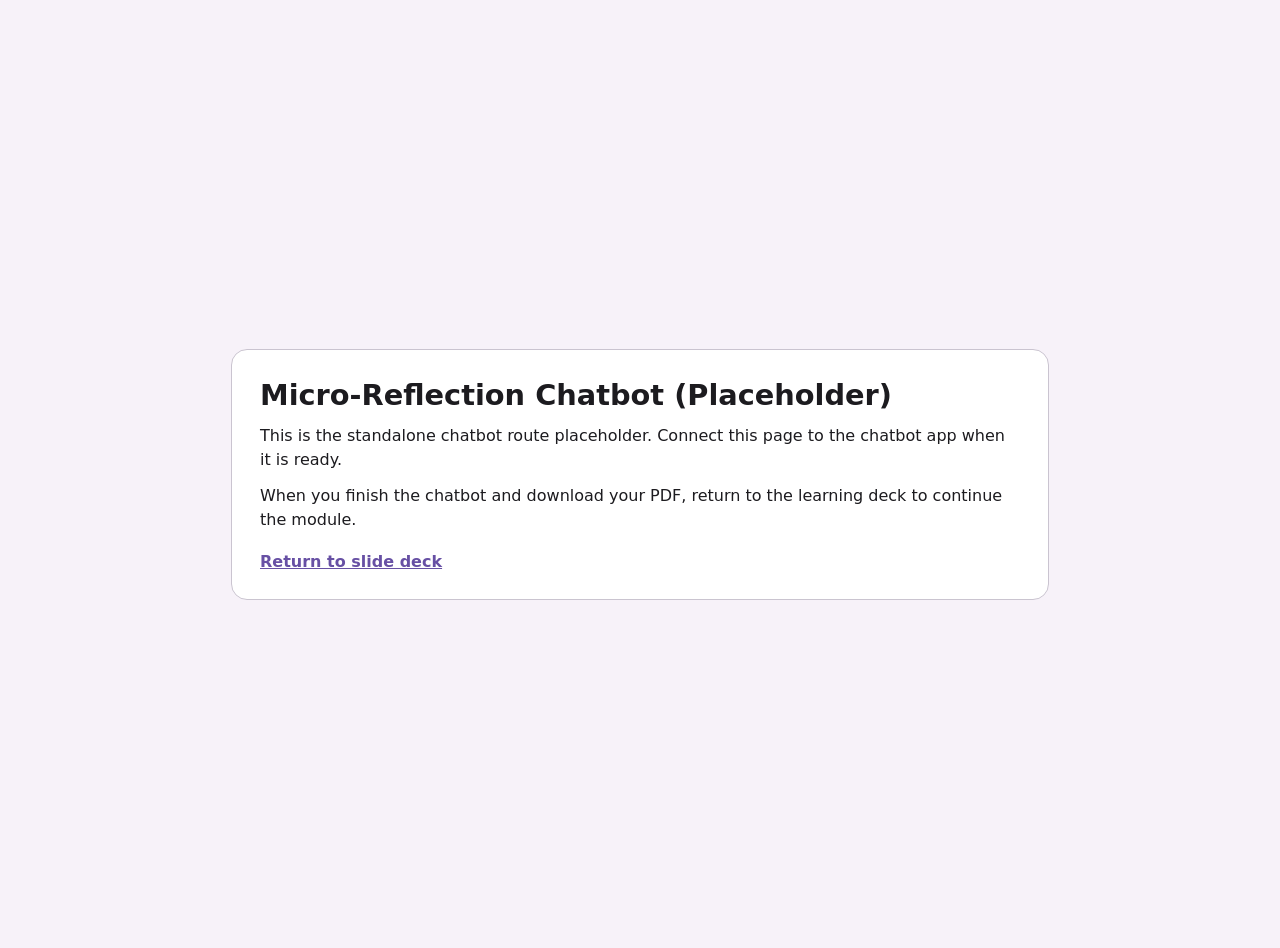
==== chatbot.html @ 4829a303 "Add transition CTA to standalone chatbot page" ====
<!doctype html>
<html lang="en">
  <head>
    <meta charset="UTF-8" />
    <meta name="viewport" content="width=device-width, initial-scale=1.0" />
    <title>Micro-Reflection Chatbot</title>
    <style>
      :root {
        color-scheme: light;
        font-family: "DM Sans", system-ui, -apple-system, sans-serif;
      }

      body {
        margin: 0;
        min-height: 100vh;
        display: grid;
        place-items: center;
        background: #f7f2f9;
        color: #1c1b1f;
        padding: 24px;
      }

      main {
        width: min(760px, 100%);
        background: #fff;
        border: 1px solid #cac4d0;
        border-radius: 16px;
        padding: 28px;
      }

      h1 {
        margin: 0 0 12px;
        font-size: 1.8rem;
      }

      p {
        margin: 0 0 12px;
        line-height: 1.5;
      }

      a {
        display: inline-block;
        margin-top: 8px;
        font-weight: 700;
        color: #6750a4;
      }
    </style>
  </head>
  <body>
    <main>
      <h1>Micro-Reflection Chatbot (Placeholder)</h1>
      <p>
        This is the standalone chatbot route placeholder. Connect this page to the chatbot app when it is ready.
      </p>
      <p>When you finish the chatbot and download your PDF, return to the learning deck to continue the module.</p>
      <a href="index.html">Return to slide deck</a>
    </main>
  </body>
</html>
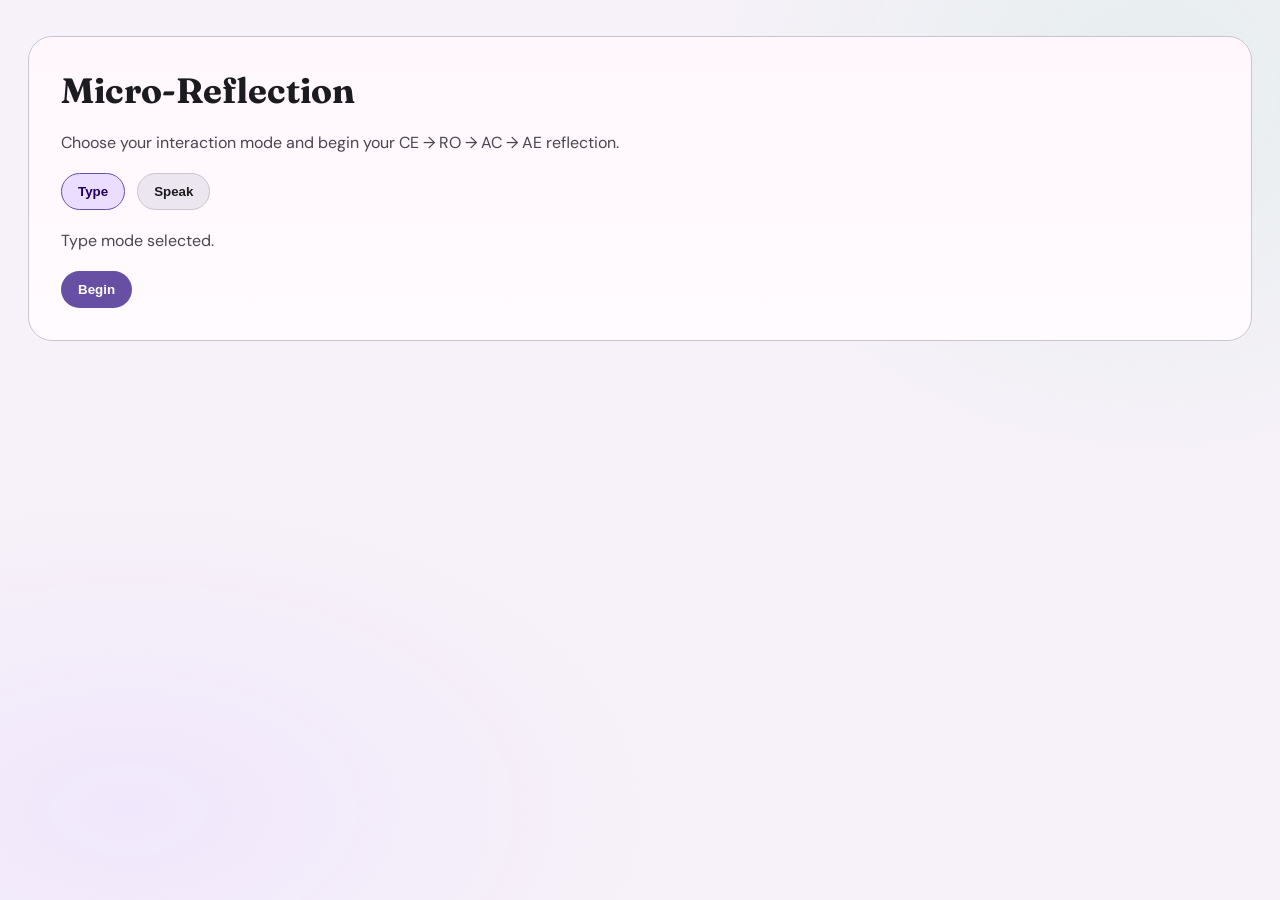
==== commit 725db6e4: "Build standalone micro-reflection chatbot flow" ====
--- a/chatbot.html
+++ b/chatbot.html
@@ -4,56 +4,185 @@
     <meta charset="UTF-8" />
     <meta name="viewport" content="width=device-width, initial-scale=1.0" />
     <title>Micro-Reflection Chatbot</title>
+    <link rel="preconnect" href="https://fonts.googleapis.com" />
+    <link rel="preconnect" href="https://fonts.gstatic.com" crossorigin />
+    <link
+      href="https://fonts.googleapis.com/css2?family=DM+Sans:wght@400;500;700&family=Fraunces:opsz,wght@9..144,500;9..144,700&display=swap"
+      rel="stylesheet"
+    />
+    <link rel="stylesheet" href="styles.css" />
     <style>
-      :root {
-        color-scheme: light;
-        font-family: "DM Sans", system-ui, -apple-system, sans-serif;
+      .chatbot-main {
+        width: min(960px, 100%);
+        margin: 0 auto;
       }
 
-      body {
-        margin: 0;
-        min-height: 100vh;
-        display: grid;
-        place-items: center;
-        background: #f7f2f9;
-        color: #1c1b1f;
-        padding: 24px;
+      .chatbot-card {
+        width: 100%;
+        background: linear-gradient(180deg, var(--md-surface-bright) 0%, var(--md-surface) 100%);
+        border-radius: var(--radius-lg);
+        border: 1px solid var(--md-outline-variant);
+        padding: 32px;
+        display: flex;
+        flex-direction: column;
+        gap: 20px;
       }
 
-      main {
-        width: min(760px, 100%);
-        background: #fff;
-        border: 1px solid #cac4d0;
-        border-radius: 16px;
-        padding: 28px;
+      .chatbot-title {
+        font-family: "Fraunces", Georgia, serif;
+        font-size: clamp(1.65rem, 2.8vw, 2.2rem);
       }
 
-      h1 {
-        margin: 0 0 12px;
-        font-size: 1.8rem;
+      .chatbot-subtitle,
+      .chatbot-hint {
+        color: var(--md-on-surface-variant);
       }
 
-      p {
-        margin: 0 0 12px;
-        line-height: 1.5;
+      .mode-options {
+        display: flex;
+        gap: 12px;
+        flex-wrap: wrap;
       }
 
-      a {
-        display: inline-block;
-        margin-top: 8px;
+      .mode-pill {
+        border: 1px solid var(--md-outline-variant);
+        background: var(--md-surface-high);
+        color: var(--md-on-surface);
+        padding: 10px 16px;
+        border-radius: 999px;
+        font-weight: 600;
+        cursor: pointer;
+      }
+
+      .mode-pill.active {
+        background: var(--md-primary-container);
+        color: var(--md-on-primary-container);
+        border-color: var(--md-primary);
+      }
+
+      .phase-row {
+        display: flex;
+        align-items: center;
+        gap: 10px;
+        flex-wrap: wrap;
+      }
+
+      .phase-chip {
+        border-radius: 999px;
+        padding: 8px 12px;
+        font-size: 0.82rem;
         font-weight: 700;
-        color: #6750a4;
+        border: 1px solid var(--md-outline-variant);
+        background: var(--md-surface-high);
+        color: var(--md-on-surface-variant);
+      }
+
+      .phase-chip.active {
+        background: var(--md-primary-container);
+        color: var(--md-on-primary-container);
+        border-color: var(--md-primary);
+      }
+
+      .phase-chip.done {
+        background: var(--md-secondary-container);
+        color: var(--md-on-secondary-container);
+        border-color: var(--md-secondary);
+      }
+
+      .question-box {
+        border: 1px solid var(--md-outline-variant);
+        border-radius: var(--radius-md);
+        padding: 16px;
+        background: var(--md-surface-container);
+      }
+
+      .transcript {
+        display: grid;
+        gap: 10px;
+      }
+
+      .transcript-item {
+        border-left: 4px solid var(--md-primary-dim);
+        padding-left: 10px;
+      }
+
+      textarea {
+        width: 100%;
+        min-height: 120px;
+        border: 1px solid var(--md-outline-variant);
+        border-radius: var(--radius-sm);
+        padding: 12px;
+        font-family: inherit;
+        font-size: 1rem;
+        line-height: 1.5;
+        resize: vertical;
+      }
+
+      .actions {
+        display: flex;
+        gap: 10px;
+        flex-wrap: wrap;
+      }
+
+      .btn {
+        border: 1px solid var(--md-outline-variant);
+        background: var(--md-surface);
+        color: var(--md-on-surface);
+        border-radius: 999px;
+        padding: 10px 16px;
+        font-weight: 700;
+        cursor: pointer;
+        text-decoration: none;
+      }
+
+      .btn.primary {
+        background: var(--md-primary);
+        color: var(--md-on-primary);
+        border-color: transparent;
+      }
+
+      .summary-grid {
+        display: grid;
+        grid-template-columns: repeat(auto-fit, minmax(220px, 1fr));
+        gap: 12px;
+      }
+
+      .summary-card {
+        border: 1px solid var(--md-outline-variant);
+        border-radius: var(--radius-md);
+        padding: 14px;
+        background: var(--md-surface-container);
+      }
+
+      .share-toggle {
+        display: flex;
+        align-items: center;
+        gap: 10px;
+      }
+
+      .sr-only {
+        position: absolute;
+        width: 1px;
+        height: 1px;
+        padding: 0;
+        margin: -1px;
+        overflow: hidden;
+        clip: rect(0, 0, 0, 0);
+        border: 0;
+      }
+
+      @media (max-width: 720px) {
+        .chatbot-card {
+          padding: 22px;
+        }
       }
     </style>
   </head>
   <body>
     <main>
-      <h1>Micro-Reflection Chatbot (Placeholder)</h1>
-      <p>
-        This is the standalone chatbot route placeholder. Connect this page to the chatbot app when it is ready.
-      </p>
-      <p>When you finish the chatbot and download your PDF, return to the learning deck to continue the module.</p>
-      <a href="index.html">Return to slide deck</a>
+      <section class="chatbot-main chatbot-card" id="chatbot-root" aria-live="polite"></section>
     </main>
+
+    <script src="chatbot.js"></script>
   </body>
 </html>
--- a/styles.css
+++ b/styles.css
@@ -0,0 +1,839 @@
+/* ==========================================================================
+   MATERIAL DESIGN 3 — REFINED COLOR TOKENS (Purple, Green, Gold)
+   Mobile-first · GPU-safe · No asymmetric borders
+   ========================================================================== */
+:root {
+  --md-primary: #6750A4;
+  --md-on-primary: #FFFFFF;
+  --md-primary-container: #EADDFF;
+  --md-on-primary-container: #21005D;
+  --md-primary-dim: #D0BCFF;
+
+  --md-secondary: #4A635D;
+  --md-on-secondary: #FFFFFF;
+  --md-secondary-container: #CCE8E0;
+  --md-on-secondary-container: #05201A;
+
+  --md-tertiary: #B28600;
+  --md-on-tertiary: #FFFFFF;
+  --md-tertiary-container: #FFDEA4;
+  --md-on-tertiary-container: #271900;
+
+  --md-surface: #FFFBFE;
+  --md-on-surface: #1C1B1F;
+  --md-on-surface-variant: #49454F;
+  --md-surface-low: #F7F2F9;
+  --md-surface-container: #F3EDF7;
+  --md-surface-high: #ECE6F0;
+  --md-surface-bright: #FFF7FC;
+  --md-outline: #79747E;
+  --md-outline-variant: #CAC4D0;
+
+  --radius-sm: 12px;
+  --radius-md: 16px;
+  --radius-lg: 24px;
+  --radius-xl: 28px;
+
+  --ease: cubic-bezier(0.2, 0, 0, 1);
+  --dur-short: 200ms;
+  --dur-med: 350ms;
+  --dur-long: 500ms;
+}
+
+
+/* ==========================================================================
+   RESET & BASE
+   ========================================================================== */
+*, *::before, *::after {
+  box-sizing: border-box;
+  margin: 0;
+  padding: 0;
+  -webkit-tap-highlight-color: transparent;
+}
+
+html {
+  -webkit-text-size-adjust: 100%;
+  overscroll-behavior: none;
+  background: var(--md-surface-low);
+}
+
+body {
+  font-family: 'DM Sans', system-ui, -apple-system, sans-serif;
+  color: var(--md-on-surface);
+  -webkit-font-smoothing: antialiased;
+  min-height: 100vh;
+  min-height: 100dvh;
+  display: flex;
+  flex-direction: column;
+  overflow-x: hidden;
+  position: relative;
+  background: var(--md-surface-low);
+}
+
+.material-symbols-rounded {
+  font-variation-settings: "FILL" 1, "wght" 500, "GRAD" 0, "opsz" 24;
+  line-height: 1;
+}
+
+
+/* ==========================================================================
+   BACKGROUND — Static radial gradients (no animation, no GPU churn)
+   ========================================================================== */
+body::before {
+  content: '';
+  position: fixed;
+  inset: 0;
+  z-index: 0;
+  background:
+    radial-gradient(ellipse 60% 50% at 10% 90%, rgba(234, 221, 255, 0.5) 0%, transparent 70%),
+    radial-gradient(ellipse 50% 60% at 90% 10%, rgba(204, 232, 224, 0.4) 0%, transparent 70%);
+  pointer-events: none;
+}
+
+
+/* ==========================================================================
+   HEADER
+   ========================================================================== */
+header {
+  position: relative;
+  z-index: 100;
+  flex-shrink: 0;
+  padding: calc(12px + env(safe-area-inset-top, 0px)) 20px 12px;
+  display: flex;
+  flex-wrap: wrap;
+  align-items: center;
+  justify-content: space-between;
+  gap: 10px;
+}
+
+.header-left {
+  display: flex;
+  align-items: center;
+  gap: 10px;
+}
+
+.header-label {
+  font-size: 0.875rem;
+  font-weight: 700;
+  color: var(--md-on-surface-variant);
+  letter-spacing: 0.04em;
+  text-transform: uppercase;
+}
+
+.header-section {
+  font-size: 0.875rem;
+  font-weight: 500;
+  color: var(--md-outline);
+}
+
+.api-config {
+  display: inline-flex;
+  align-items: center;
+  gap: 8px;
+  margin-left: auto;
+}
+
+.api-config label {
+  font-size: 0.75rem;
+  color: var(--md-on-surface-variant);
+}
+
+.api-config input {
+  border: 1px solid var(--md-outline-variant);
+  border-radius: 10px;
+  height: 34px;
+  padding: 0 10px;
+  min-width: 180px;
+  background: var(--md-surface);
+}
+
+.api-config button {
+  border: 1px solid var(--md-outline-variant);
+  border-radius: 10px;
+  background: var(--md-surface);
+  padding: 8px 12px;
+  font-weight: 600;
+  cursor: pointer;
+}
+
+@media (max-width: 760px) {
+  .api-config {
+    width: 100%;
+    margin-left: 0;
+  }
+
+  .api-config input {
+    flex: 1;
+    min-width: 0;
+  }
+}
+
+
+/* ==========================================================================
+   PROGRESS BAR
+   ========================================================================== */
+.progress-track {
+  position: absolute;
+  bottom: 0;
+  left: 0;
+  right: 0;
+  height: 3px;
+  background: var(--md-outline-variant);
+}
+
+.progress-fill {
+  height: 100%;
+  width: 35%;
+  background: var(--md-primary);
+  border-radius: 0 3px 3px 0;
+  transition: width var(--dur-med) var(--ease);
+}
+
+
+/* ==========================================================================
+   MAIN CONTENT AREA
+   ========================================================================== */
+main {
+  flex: 1;
+  position: relative;
+  display: flex;
+  justify-content: center;
+  align-items: flex-start;
+  padding: 28px 20px 36px;
+  overflow-y: auto;
+  -webkit-overflow-scrolling: touch;
+  z-index: 1;
+}
+
+#slide-container {
+  width: 100%;
+  max-width: 920px;
+  display: flex;
+  flex-direction: column;
+  gap: 20px;
+}
+
+
+/* ==========================================================================
+   SLIDE CARD — Uniform border, no asymmetric top-border
+   ========================================================================== */
+.slide {
+  width: 100%;
+  background: linear-gradient(180deg, var(--md-surface-bright) 0%, var(--md-surface) 100%);
+  border-radius: var(--radius-lg);
+  border: 1px solid var(--md-outline-variant);
+  padding: 36px 34px;
+  display: flex;
+  flex-direction: column;
+  gap: 24px;
+  opacity: 0;
+  transform: translateY(16px);
+  animation: slideUp var(--dur-long) var(--ease) forwards;
+}
+
+.slide.active {
+  opacity: 1;
+  transform: translateY(0);
+}
+
+@keyframes slideUp {
+  to {
+    opacity: 1;
+    transform: translateY(0);
+  }
+}
+
+
+/* ==========================================================================
+   SLIDE BADGE — Replaces the asymmetric gold border as identity signal
+   ========================================================================== */
+.slide-badge {
+  display: inline-flex;
+  align-items: center;
+  gap: 6px;
+  background: var(--md-tertiary-container);
+  color: var(--md-on-tertiary-container);
+  font-size: 13px;
+  font-weight: 600;
+  letter-spacing: 0.04em;
+  text-transform: uppercase;
+  padding: 8px 16px;
+  border-radius: var(--radius-sm);
+  align-self: flex-start;
+}
+
+.slide-badge svg {
+  width: 14px;
+  height: 14px;
+  flex-shrink: 0;
+}
+
+
+/* ==========================================================================
+   SLIDE QUESTION TYPOGRAPHY
+   ========================================================================== */
+.slide-question {
+  font-family: 'Fraunces', Georgia, serif;
+  font-size: clamp(1.65rem, 1.2rem + 1.2vw, 2.15rem);
+  font-weight: 500;
+  line-height: 1.35;
+  color: var(--md-on-surface);
+  max-width: 28ch;
+}
+
+.slide-question strong {
+  color: var(--md-primary);
+  font-weight: 700;
+}
+
+
+/* ==========================================================================
+   INTERACTIVE CHOICE LIST
+   ========================================================================== */
+.choice-list {
+  display: flex;
+  flex-direction: column;
+  gap: 10px;
+}
+
+.choice-item {
+  display: flex;
+  align-items: flex-start;
+  gap: 14px;
+  padding: 16px 18px;
+  background: var(--md-surface);
+  border: 1.5px solid var(--md-outline-variant);
+  border-radius: var(--radius-md);
+  cursor: pointer;
+  position: relative;
+  transition:
+    background var(--dur-short) var(--ease),
+    border-color var(--dur-short) var(--ease),
+    transform 120ms ease;
+  min-height: 52px;
+  -webkit-user-select: none;
+  user-select: none;
+}
+
+.choice-item:active {
+  transform: scale(0.985);
+}
+
+.cta-btn {
+  display: inline-flex;
+  align-items: center;
+  justify-content: center;
+  width: fit-content;
+  min-height: 48px;
+  padding: 12px 18px;
+  margin-top: 8px;
+  border-radius: var(--radius-md);
+  border: 1px solid var(--md-primary);
+  background: var(--md-primary);
+  color: var(--md-on-primary);
+  text-decoration: none;
+  font-weight: 700;
+  transition: filter var(--dur-short) var(--ease), transform 120ms ease;
+}
+
+.cta-btn:hover {
+  filter: brightness(1.05);
+}
+
+.cta-btn:active {
+  transform: scale(0.985);
+}
+
+.cta-subtext {
+  margin-top: 10px;
+  color: var(--md-on-surface-variant);
+  font-size: 0.95rem;
+}
+
+.slide-copy {
+  font-size: clamp(1rem, 0.94rem + 0.28vw, 1.125rem);
+  line-height: 1.72;
+  max-width: 64ch;
+}
+
+.fixed-text-block {
+  white-space: pre-wrap;
+  font-family: 'DM Sans', system-ui, -apple-system, sans-serif;
+  font-size: clamp(1rem, 0.94rem + 0.28vw, 1.125rem);
+  line-height: 1.72;
+  max-width: 68ch;
+  background: var(--md-surface-container);
+  border: 1px solid var(--md-outline-variant);
+  border-radius: var(--radius-md);
+  padding: 16px 18px;
+}
+
+.icon-chip {
+  color: var(--md-primary);
+  background: var(--md-primary-container);
+  border: 1px solid color-mix(in srgb, var(--md-primary) 20%, var(--md-primary-container));
+  border-radius: 999px;
+  width: 48px;
+  height: 48px;
+  display: grid;
+  place-items: center;
+  font-size: 28px;
+}
+
+.goals-pyramid {
+  width: 100%;
+  justify-items: stretch;
+  gap: 14px;
+}
+
+.goal-tier {
+  max-width: none;
+  padding: 14px 18px;
+  border-radius: 20px;
+  box-shadow: 0 1px 0 color-mix(in srgb, var(--md-outline-variant) 38%, transparent);
+}
+
+.goal-tier.top { width: min(82%, 680px); justify-self: center; }
+.goal-tier.mid { width: min(90%, 760px); justify-self: center; }
+.goal-tier.base { width: min(98%, 840px); justify-self: center; }
+
+@media (hover: hover) {
+  .choice-item:hover {
+    border-color: var(--md-primary-dim);
+    background: var(--md-surface-container);
+  }
+}
+
+.choice-marker {
+  width: 22px;
+  height: 22px;
+  border-radius: 50%;
+  border: 2px solid var(--md-outline-variant);
+  flex-shrink: 0;
+  margin-top: 1px;
+  display: flex;
+  align-items: center;
+  justify-content: center;
+  transition: all var(--dur-short) var(--ease);
+}
+
+.choice-text {
+  font-size: 15px;
+  line-height: 1.5;
+  color: var(--md-on-surface);
+}
+
+.submit-btn {
+  align-self: flex-start;
+  margin-top: 4px;
+  border: 1px solid var(--md-primary);
+  background: var(--md-primary);
+  color: var(--md-on-primary);
+  border-radius: 999px;
+  padding: 10px 16px;
+  font-size: 14px;
+  font-weight: 700;
+  cursor: pointer;
+}
+
+
+/* ==========================================================================
+   CHOICE STATES — Selected, Correct, Incorrect
+   ========================================================================== */
+
+/* ── Selected (before reveal) ──────────────────────────────────────────── */
+.choice-item.selected {
+  background: var(--md-primary-container);
+  border-color: var(--md-primary);
+}
+
+.choice-item.selected .choice-marker {
+  background: var(--md-primary);
+  border-color: var(--md-primary);
+}
+
+.choice-item.selected .choice-marker::after {
+  content: '';
+  width: 8px;
+  height: 8px;
+  border-radius: 50%;
+  background: var(--md-on-primary);
+}
+
+.choice-item.selected .choice-text {
+  color: var(--md-on-primary-container);
+  font-weight: 500;
+}
+
+/* ── Correct ───────────────────────────────────────────────────────────── */
+.choice-item.correct {
+  background: var(--md-secondary-container);
+  border-color: var(--md-secondary);
+}
+
+.choice-item.correct .choice-marker {
+  background: var(--md-secondary);
+  border-color: var(--md-secondary);
+}
+
+.choice-item.correct .choice-marker::after {
+  content: '';
+  width: 10px;
+  height: 10px;
+  background: url("data:image/svg+xml,%3Csvg xmlns='http://www.w3.org/2000/svg' viewBox='0 0 16 16'%3E%3Cpath d='M3 8l3.5 3.5L13 5' stroke='white' stroke-width='2' fill='none' stroke-linecap='round' stroke-linejoin='round'/%3E%3C/svg%3E") center/contain no-repeat;
+  border-radius: 0;
+}
+
+.choice-item.correct .choice-text {
+  color: var(--md-on-secondary-container);
+  font-weight: 500;
+}
+
+/* ── Incorrect ─────────────────────────────────────────────────────────── */
+.choice-item.incorrect {
+  opacity: 0.45;
+  border-color: var(--md-outline-variant);
+}
+
+
+/* ==========================================================================
+   FEEDBACK CARD
+   ========================================================================== */
+.feedback-card {
+  background: var(--md-secondary-container);
+  border-radius: var(--radius-md);
+  padding: 18px 20px;
+  display: none;
+  flex-direction: column;
+  gap: 8px;
+  animation: feedbackIn var(--dur-med) var(--ease) both;
+}
+
+.feedback-card.visible {
+  display: flex;
+}
+
+.feedback-card.error {
+  background: #ffe8e6;
+  border: 1px solid #c5221f;
+  color: #7a1110;
+}
+
+@keyframes feedbackIn {
+  from {
+    opacity: 0;
+    transform: translateY(8px);
+  }
+  to {
+    opacity: 1;
+    transform: translateY(0);
+  }
+}
+
+.feedback-title {
+  font-size: 14px;
+  font-weight: 600;
+  color: var(--md-on-secondary-container);
+}
+
+.feedback-body {
+  font-size: 14px;
+  line-height: 1.55;
+  color: var(--md-secondary);
+}
+
+
+/* ==========================================================================
+   CHAT BUBBLES (AI / User)
+   ========================================================================== */
+.chat-bubble {
+  padding: 16px 20px;
+  border-radius: var(--radius-lg);
+  max-width: 88%;
+  font-size: 1rem;
+  line-height: 1.5;
+  animation: popIn 400ms var(--ease) both;
+}
+
+.chat-ai {
+  background: var(--md-surface-container);
+  border: 1px solid var(--md-outline-variant);
+  border-bottom-left-radius: 4px;
+  align-self: flex-start;
+}
+
+.chat-user {
+  background: var(--md-primary);
+  color: var(--md-on-primary);
+  border-bottom-right-radius: 4px;
+  align-self: flex-end;
+}
+
+
+/* ==========================================================================
+   FOOTER / NAVIGATION
+   ========================================================================== */
+footer {
+  position: relative;
+  z-index: 100;
+  flex-shrink: 0;
+  padding: 14px 20px calc(14px + env(safe-area-inset-bottom, 0px));
+  display: flex;
+  justify-content: space-between;
+  align-items: center;
+  -webkit-user-select: none;
+  user-select: none;
+}
+
+.nav-btn {
+  display: inline-flex;
+  align-items: center;
+  gap: 6px;
+  padding: 10px 18px;
+  border-radius: 999px;
+  border: 1.5px solid var(--md-outline-variant);
+  background: var(--md-surface);
+  color: var(--md-on-surface-variant);
+  font-family: inherit;
+  font-size: 14px;
+  font-weight: 500;
+  cursor: pointer;
+  transition: all var(--dur-short) var(--ease);
+  min-height: 44px;
+}
+
+.nav-btn:active {
+  transform: scale(0.96);
+}
+
+@media (hover: hover) {
+  .nav-btn:hover {
+    border-color: var(--md-primary-dim);
+    background: var(--md-surface-container);
+  }
+}
+
+.nav-btn svg {
+  width: 16px;
+  height: 16px;
+}
+
+.nav-btn .material-symbols-rounded {
+  font-size: 18px;
+}
+
+.nav-btn.primary {
+  background: var(--md-primary);
+  color: var(--md-on-primary);
+  border-color: var(--md-primary);
+  font-weight: 700;
+}
+
+@media (hover: hover) {
+  .nav-btn.primary:hover {
+    opacity: 0.9;
+    background: var(--md-primary);
+  }
+}
+
+.slide-counter {
+  font-size: 13px;
+  color: var(--md-outline);
+  font-variant-numeric: tabular-nums;
+}
+
+.slide-footer {
+  margin-top: 12px;
+}
+
+.slide-count {
+  font-size: 1rem;
+  letter-spacing: 0.02em;
+}
+
+
+/* ==========================================================================
+   ANIMATIONS & REVEALS
+   ========================================================================== */
+@keyframes fadeSlideUp {
+  from {
+    opacity: 0;
+    transform: translateY(20px);
+  }
+  to {
+    opacity: 1;
+    transform: translateY(0);
+  }
+}
+
+@keyframes popIn {
+  from {
+    opacity: 0;
+    transform: translateY(10px) scale(0.95);
+  }
+  to {
+    opacity: 1;
+    transform: translateY(0) scale(1);
+  }
+}
+
+.reveal-step {
+  opacity: 0;
+  transform: translateY(20px);
+}
+
+.reveal-step.revealed {
+  animation: fadeSlideUp 500ms var(--ease) forwards;
+}
+
+.delay-1 { animation-delay: 100ms; }
+.delay-2 { animation-delay: 200ms; }
+.delay-3 { animation-delay: 300ms; }
+.delay-4 { animation-delay: 400ms; }
+
+
+/* ==========================================================================
+   SCROLLBAR — Hidden on touch, minimal on desktop
+   ========================================================================== */
+.slide::-webkit-scrollbar {
+  width: 3px;
+}
+
+.slide::-webkit-scrollbar-track {
+  background: transparent;
+}
+
+.slide::-webkit-scrollbar-thumb {
+  background-color: var(--md-outline-variant);
+  border-radius: 3px;
+}
+
+@media (pointer: coarse) {
+  .slide::-webkit-scrollbar {
+    display: none;
+  }
+}
+
+
+/* ==========================================================================
+   DESKTOP PROGRESSIVE ENHANCEMENT
+   ========================================================================== */
+@media (min-width: 600px) {
+  main {
+    align-items: flex-start;
+    padding: 36px 28px 44px;
+  }
+
+  #slide-container {
+    max-width: 960px;
+  }
+
+  .slide {
+    padding: 46px 44px;
+    gap: 28px;
+    border-radius: var(--radius-xl);
+  }
+
+  .choice-item {
+    padding: 18px 20px;
+  }
+}
+
+/* ==========================================================================
+   APP-SPECIFIC HELPERS
+   ========================================================================== */
+.hidden {
+  display: none !important;
+}
+
+.input-wrap {
+  display: grid;
+  gap: 12px;
+}
+
+textarea {
+  width: 100%;
+  min-height: 120px;
+  padding: 14px;
+  border-radius: var(--radius-md);
+  border: 1.5px solid var(--md-outline);
+  font: inherit;
+  resize: vertical;
+  background: var(--md-surface);
+}
+
+textarea:focus {
+  outline: 2px solid var(--md-primary);
+  border-color: var(--md-primary);
+}
+
+.submit-btn {
+  background: var(--md-secondary);
+  color: var(--md-on-secondary);
+}
+
+.accent {
+  color: var(--md-primary);
+  font-weight: 700;
+}
+
+.grounding-intro {
+  max-width: 54ch;
+}
+
+.activity-321 {
+  display: grid;
+  gap: 12px;
+}
+
+.activity-item {
+  display: grid;
+  grid-template-columns: auto 1fr;
+  gap: 12px;
+  align-items: start;
+  padding: 14px 16px;
+  border: 1px solid var(--md-outline-variant);
+  border-radius: var(--radius-md);
+  background: var(--md-surface-container);
+}
+
+.activity-item h3 {
+  font-family: 'Fraunces', Georgia, serif;
+  font-size: clamp(1.08rem, 0.98rem + 0.35vw, 1.3rem);
+  line-height: 1.25;
+}
+
+.activity-item p {
+  color: var(--md-on-surface-variant);
+  line-height: 1.5;
+}
+
+.activity-item .material-symbols-rounded {
+  background: var(--md-primary-container);
+  color: var(--md-on-primary-container);
+  border-radius: 999px;
+  width: 36px;
+  height: 36px;
+  display: grid;
+  place-items: center;
+}
+
+.activity-item[data-tone="secondary"] {
+  background: var(--md-secondary-container);
+  border-color: color-mix(in srgb, var(--md-secondary) 32%, var(--md-secondary-container));
+}
+
+.activity-item[data-tone="secondary"] .material-symbols-rounded {
+  background: color-mix(in srgb, var(--md-secondary) 20%, #fff);
+  color: var(--md-on-secondary-container);
+}
+
+.activity-item[data-tone="tertiary"] {
+  background: var(--md-tertiary-container);
+  border-color: color-mix(in srgb, var(--md-tertiary) 26%, var(--md-tertiary-container));
+}
+
+.activity-item[data-tone="tertiary"] .material-symbols-rounded {
+  background: color-mix(in srgb, var(--md-tertiary) 16%, #fff);
+  color: var(--md-on-tertiary-container);
+}
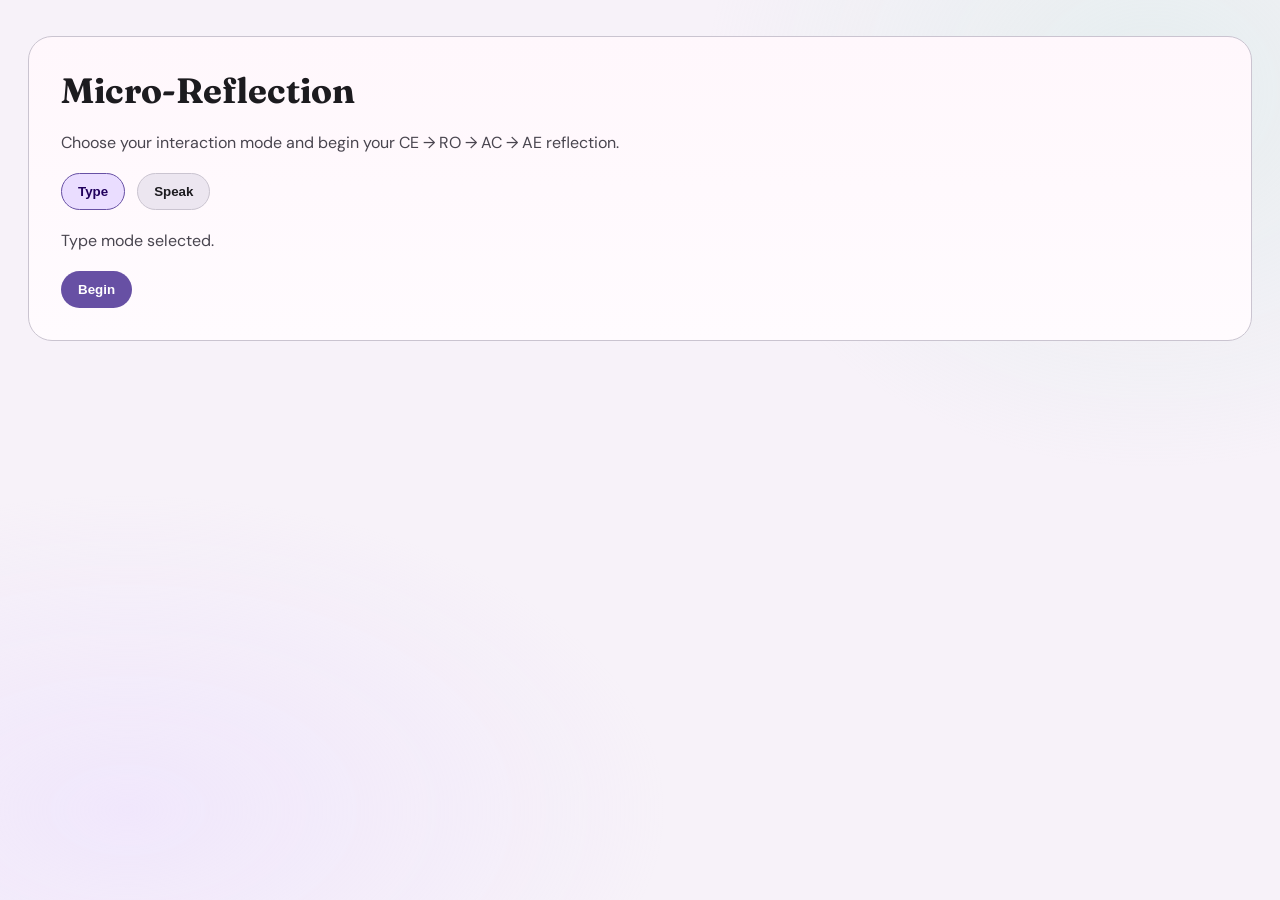
==== commit 8340273c: "Add separate deck and chatbot PDF exports" ====
--- a/chatbot.html
+++ b/chatbot.html
@@ -183,6 +183,7 @@
       <section class="chatbot-main chatbot-card" id="chatbot-root" aria-live="polite"></section>
     </main>
 
+    <script src="pdf-export.js"></script>
     <script src="chatbot.js"></script>
   </body>
 </html>
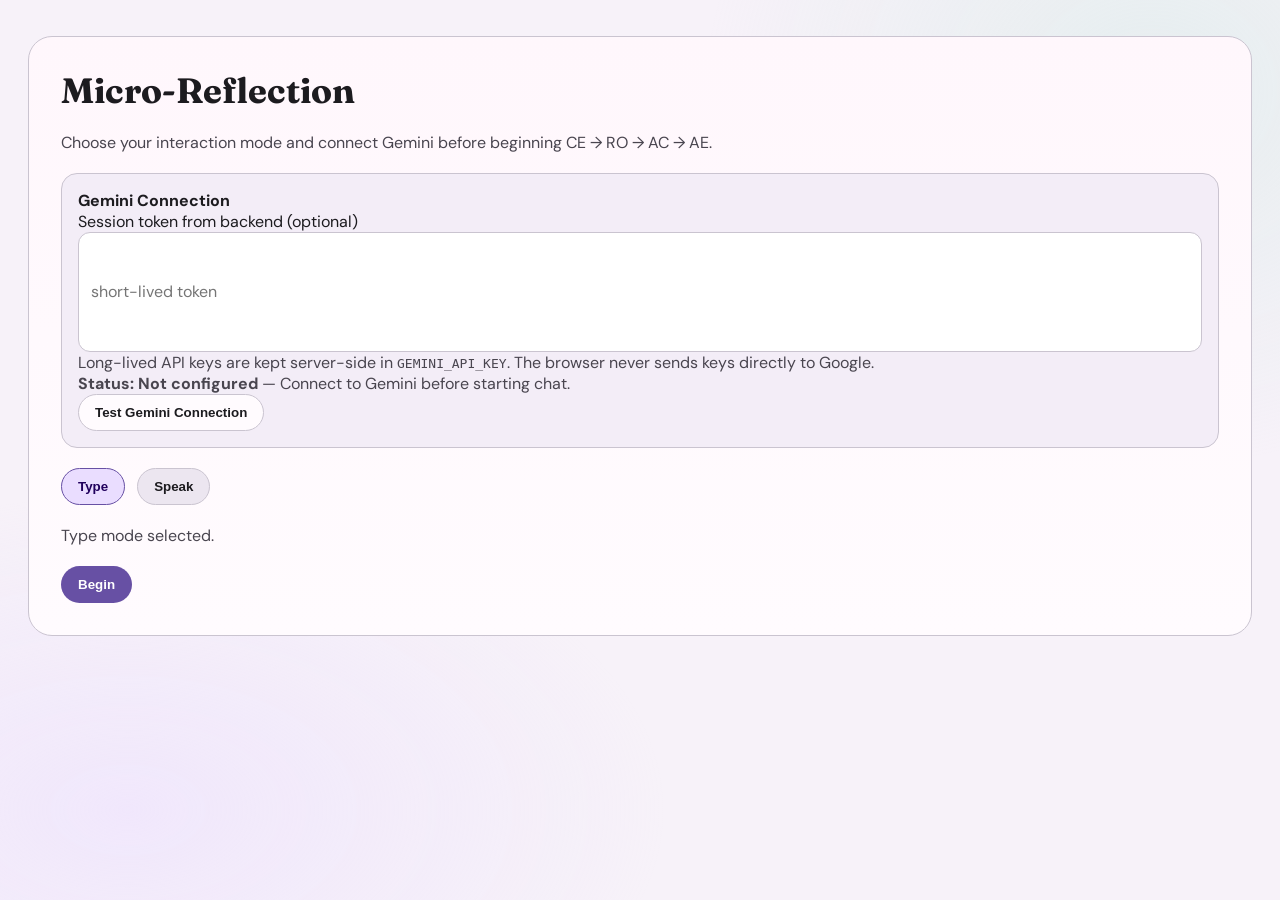
==== commit 58e46cf8: "Add Gemini-backed chat flow with secure proxy and connection states" ====
--- a/chatbot.html
+++ b/chatbot.html
@@ -106,6 +106,7 @@
         padding-left: 10px;
       }
 
+      input,
       textarea {
         width: 100%;
         min-height: 120px;
@@ -116,6 +117,22 @@
         font-size: 1rem;
         line-height: 1.5;
         resize: vertical;
+      }
+
+      .conn-status {
+        font-weight: 700;
+      }
+
+      .conn-status.connected {
+        color: #1b5e20;
+      }
+
+      .conn-status.failed {
+        color: #b71c1c;
+      }
+
+      .conn-status.connecting {
+        color: #7b5b00;
       }
 
       .actions {
@@ -184,6 +201,6 @@
     </main>
 
     <script src="pdf-export.js"></script>
-    <script src="chatbot.js"></script>
+    <script type="module" src="chatbot.js"></script>
   </body>
 </html>
--- a/styles.css
+++ b/styles.css
@@ -294,6 +294,9 @@
   display: flex;
   flex-direction: column;
   gap: 10px;
+  border: 0;
+  padding: 0;
+  min-inline-size: 0;
 }
 
 .choice-item {
@@ -315,6 +318,23 @@
   user-select: none;
 }
 
+.choice-item:focus-within {
+  outline: 3px solid color-mix(in srgb, var(--md-primary) 45%, transparent);
+  outline-offset: 2px;
+}
+
+.choice-input {
+  position: absolute;
+  width: 1px;
+  height: 1px;
+  padding: 0;
+  margin: -1px;
+  overflow: hidden;
+  clip: rect(0, 0, 0, 0);
+  white-space: nowrap;
+  border: 0;
+}
+
 .choice-item:active {
   transform: scale(0.985);
 }
@@ -606,6 +626,14 @@
   transform: scale(0.96);
 }
 
+.nav-btn:focus-visible,
+.submit-btn:focus-visible,
+.cta-btn:focus-visible,
+textarea:focus-visible {
+  outline: 3px solid color-mix(in srgb, var(--md-primary) 45%, transparent);
+  outline-offset: 2px;
+}
+
 @media (hover: hover) {
   .nav-btn:hover {
     border-color: var(--md-primary-dim);
@@ -629,6 +657,11 @@
   font-weight: 700;
 }
 
+.nav-btn:disabled {
+  opacity: 0.5;
+  cursor: not-allowed;
+}
+
 @media (hover: hover) {
   .nav-btn.primary:hover {
     opacity: 0.9;
@@ -651,6 +684,15 @@
   letter-spacing: 0.02em;
 }
 
+.completion-message {
+  margin: 8px 0 0;
+  padding: 12px 14px;
+  border-radius: var(--radius-md);
+  background: var(--md-primary-container);
+  color: var(--md-on-primary-container);
+  font-weight: 500;
+}
+
 
 /* ==========================================================================
    ANIMATIONS & REVEALS
@@ -744,6 +786,18 @@
    ========================================================================== */
 .hidden {
   display: none !important;
+}
+
+.sr-only {
+  position: absolute;
+  width: 1px;
+  height: 1px;
+  padding: 0;
+  margin: -1px;
+  overflow: hidden;
+  clip: rect(0, 0, 0, 0);
+  white-space: nowrap;
+  border: 0;
 }
 
 .input-wrap {
